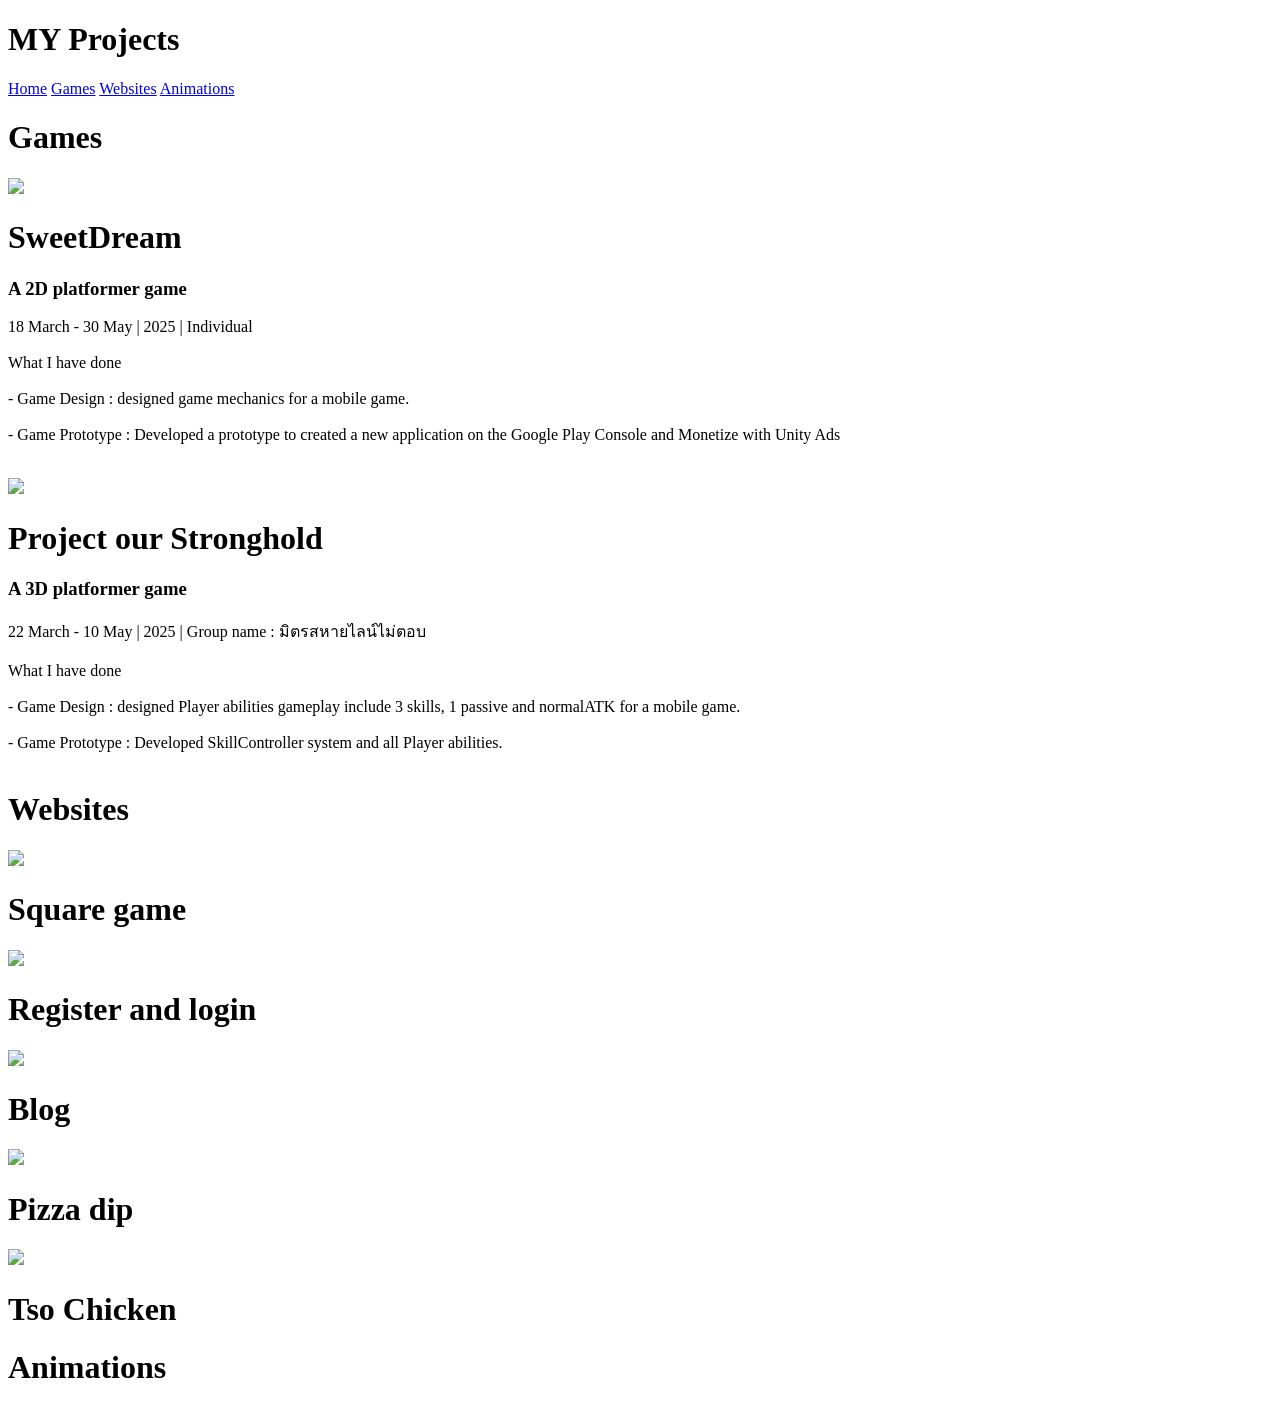
==== project.html @ 7ae58d37 "feat : upload html files" ====
<!DOCTYPE html>
<html lang="en">
<head>
    <meta charset="UTF-8">
    <meta name="viewport" content="width=device-width, initial-scale=1.0">
    <title>MY Projects</title>
    <link rel="stylesheet" href="CSS/project.css">
</head>
<body>
    <h1>MY Projects</h1>
    <div class="menu">
        <a href="index.html">Home</a>
        <a href="#games">Games</a>
        <a href="#websites">Websites</a>
        <a href="#animations">Animations</a>
    </div>

    <div id="games">
        <h1>Games</h1>
        <div id="game">
            <div id="left">
                <a href="https://youtu.be/TnqT8OMCmWI" target="_blank">
                    <img src="CSS/Picture/Project/SweetDream01.png">
                </a>
            </div>
            <div id="right">
                <h1 id="game1">SweetDream</h1>
                <h3>A 2D platformer game</h3>
                <p>
                    18 March - 30 May | 2025 | Individual <br><br>
                    What I have done<br><br>
                    - Game Design : designed game mechanics 
                    for a mobile game.<br><br>
                    - Game Prototype : Developed a prototype to
                    created a new application on the Google Play Console and Monetize with Unity Ads<br><br>
                </p>
            </div>
        </div>
        <div id="game">
            <div id="left">
                <a href="https://youtu.be/SMgjM12VaTE?si=pZQJ7mC2Y5BUNyD-" target="_blank">
                    <img src="CSS/Picture/Project/Subject.jpg">
                </a>
            </div>
            <div id="right">
                <h1 id="game2">Project our Stronghold</h1>
                <h3>A 3D platformer game</h3>
                <p>
                    22 March - 10 May | 2025 | Group name : มิตรสหายไลน์ไม่ตอบ<br><br>
                    What I have done<br><br>
                    - Game Design : designed Player abilities gameplay include 3 skills, 1 passive and normalATK
                    for a mobile game.<br><br>
                    - Game Prototype : Developed SkillController system and all Player abilities.<br><br>
                </p>
            </div>
        </div>
    </div>

    <div id="websites">
        <h1>Websites</h1>
        <div id="webcontainer">
            <div id="web">
                <div id="top">
                    <a href="Assignment/assignment7/index.html" target="_blank">
                        <img src="CSS/Picture/Project/As07.png">
                    </a>
                </div>
                <div id="bottom">
                    <h1>Square game</h1>
                </div>
            </div>
            <div id="web">
                <div id="top">
                    <a href="Assignment/assignment6/register.html" target="_blank">
                        <img src="CSS/Picture/Project/As06.png">
                    </a>
                </div>
                <div id="bottom">
                    <h1>Register and login</h1>
                </div>
            </div>
            <div id="web">
                <div id="top">
                    <a href="Assignment/assignment5/index.html" target="_blank">
                        <img src="CSS/Picture/Project/As05.png">
                    </a>
                </div>
                <div id="bottom">
                    <h1>Blog</h1>
                </div>
            </div>
            <div id="web">
                <div id="top">
                    <a href="Assignment/assignment4/recipe.html" target="_blank">
                        <img src="CSS/Picture/Project/As04.png">
                    </a>
                </div>
                <div id="bottom">
                    <h1>Pizza dip</h1>
                </div>
            </div>
            <div id="web">
                <div id="top">
                    <a href="Assignment/assignment3/assignment_3/recipe.html" target="_blank">
                        <img src="CSS/Picture/Project/As03.png">
                    </a>
                </div>
                <div id="bottom">
                    <h1>Tso Chicken</h1>
                </div>
            </div>
        </div>
    </div>
    <div id="animations">
        <h1>Animations</h1>
        <div>
            <div id="animation">
                <a href="https://youtu.be/L2AmoG9373E" target="_blank">
                </a>
            </div>
            <div id="animation">
                <a href="https://youtu.be/TQwOTHZWwQE" target="_blank">
                </a>
            </div>
        </div>
    </div>
</body>
</html>
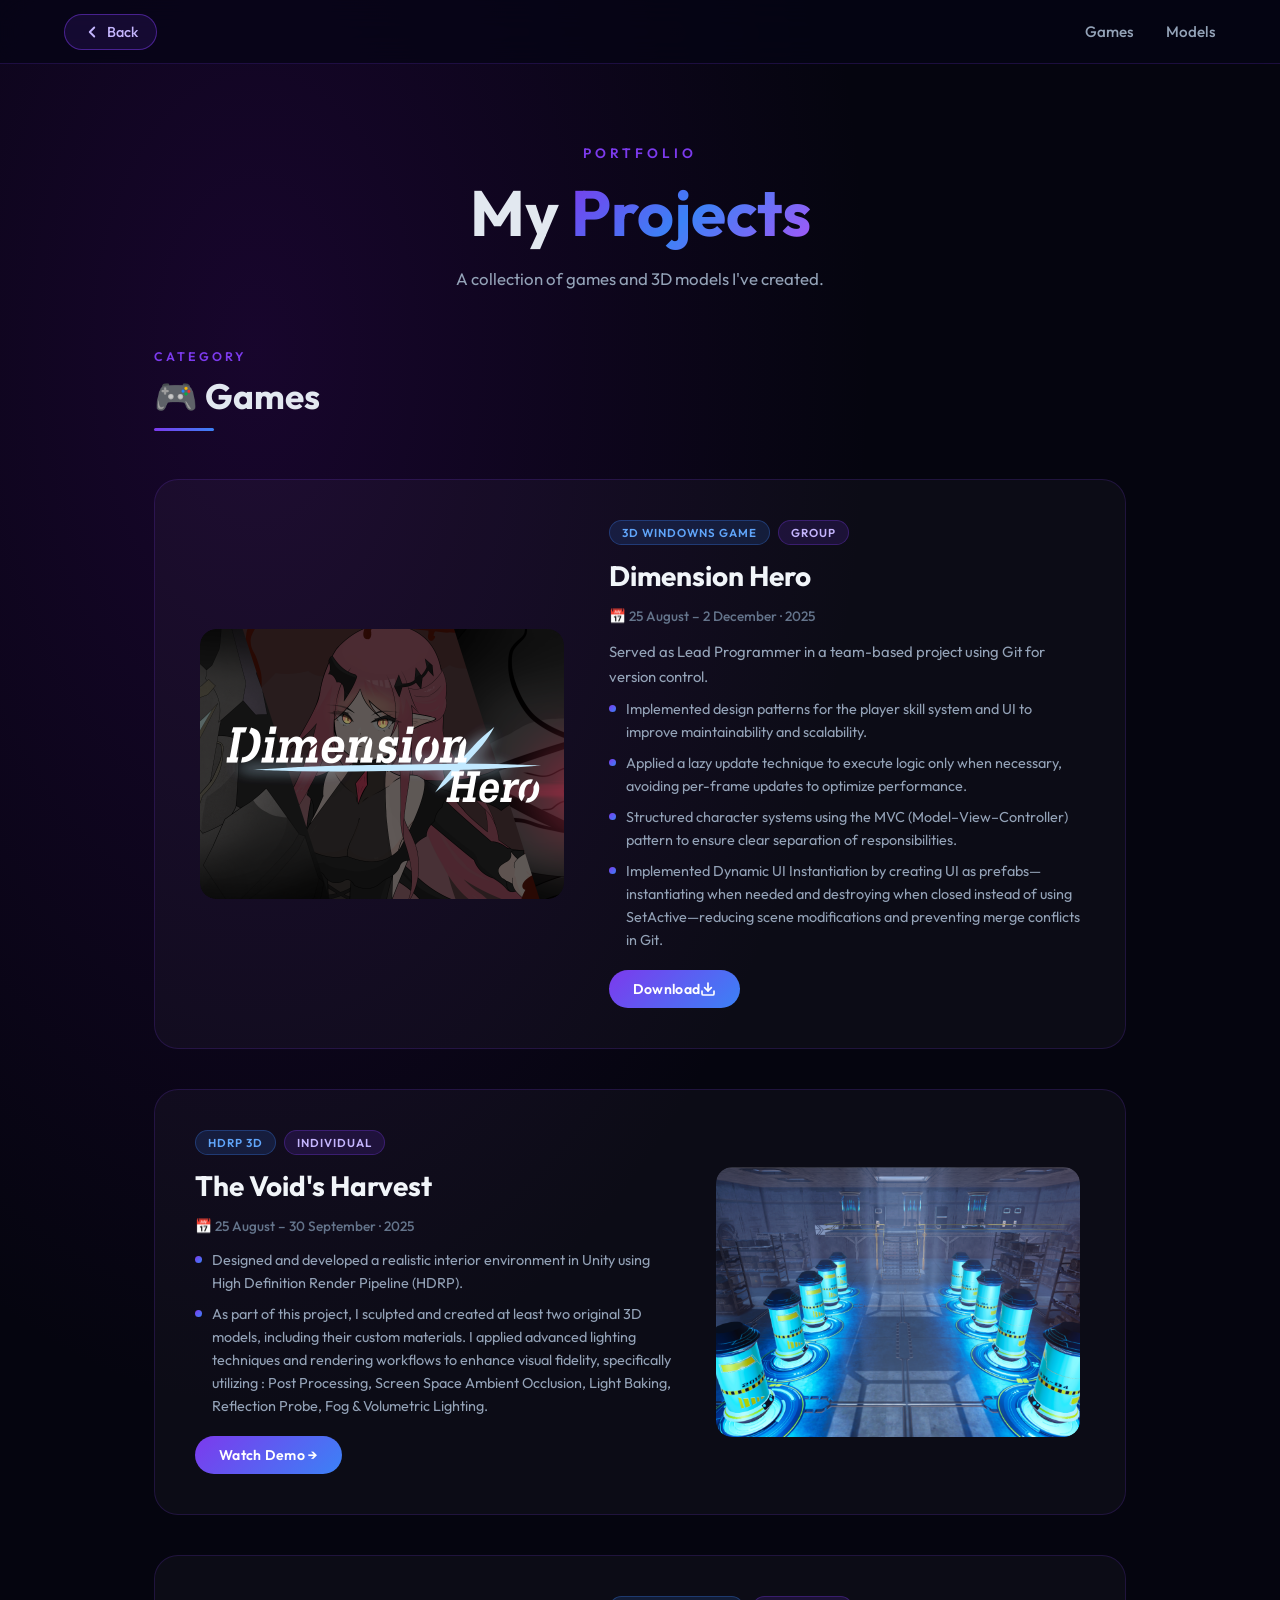
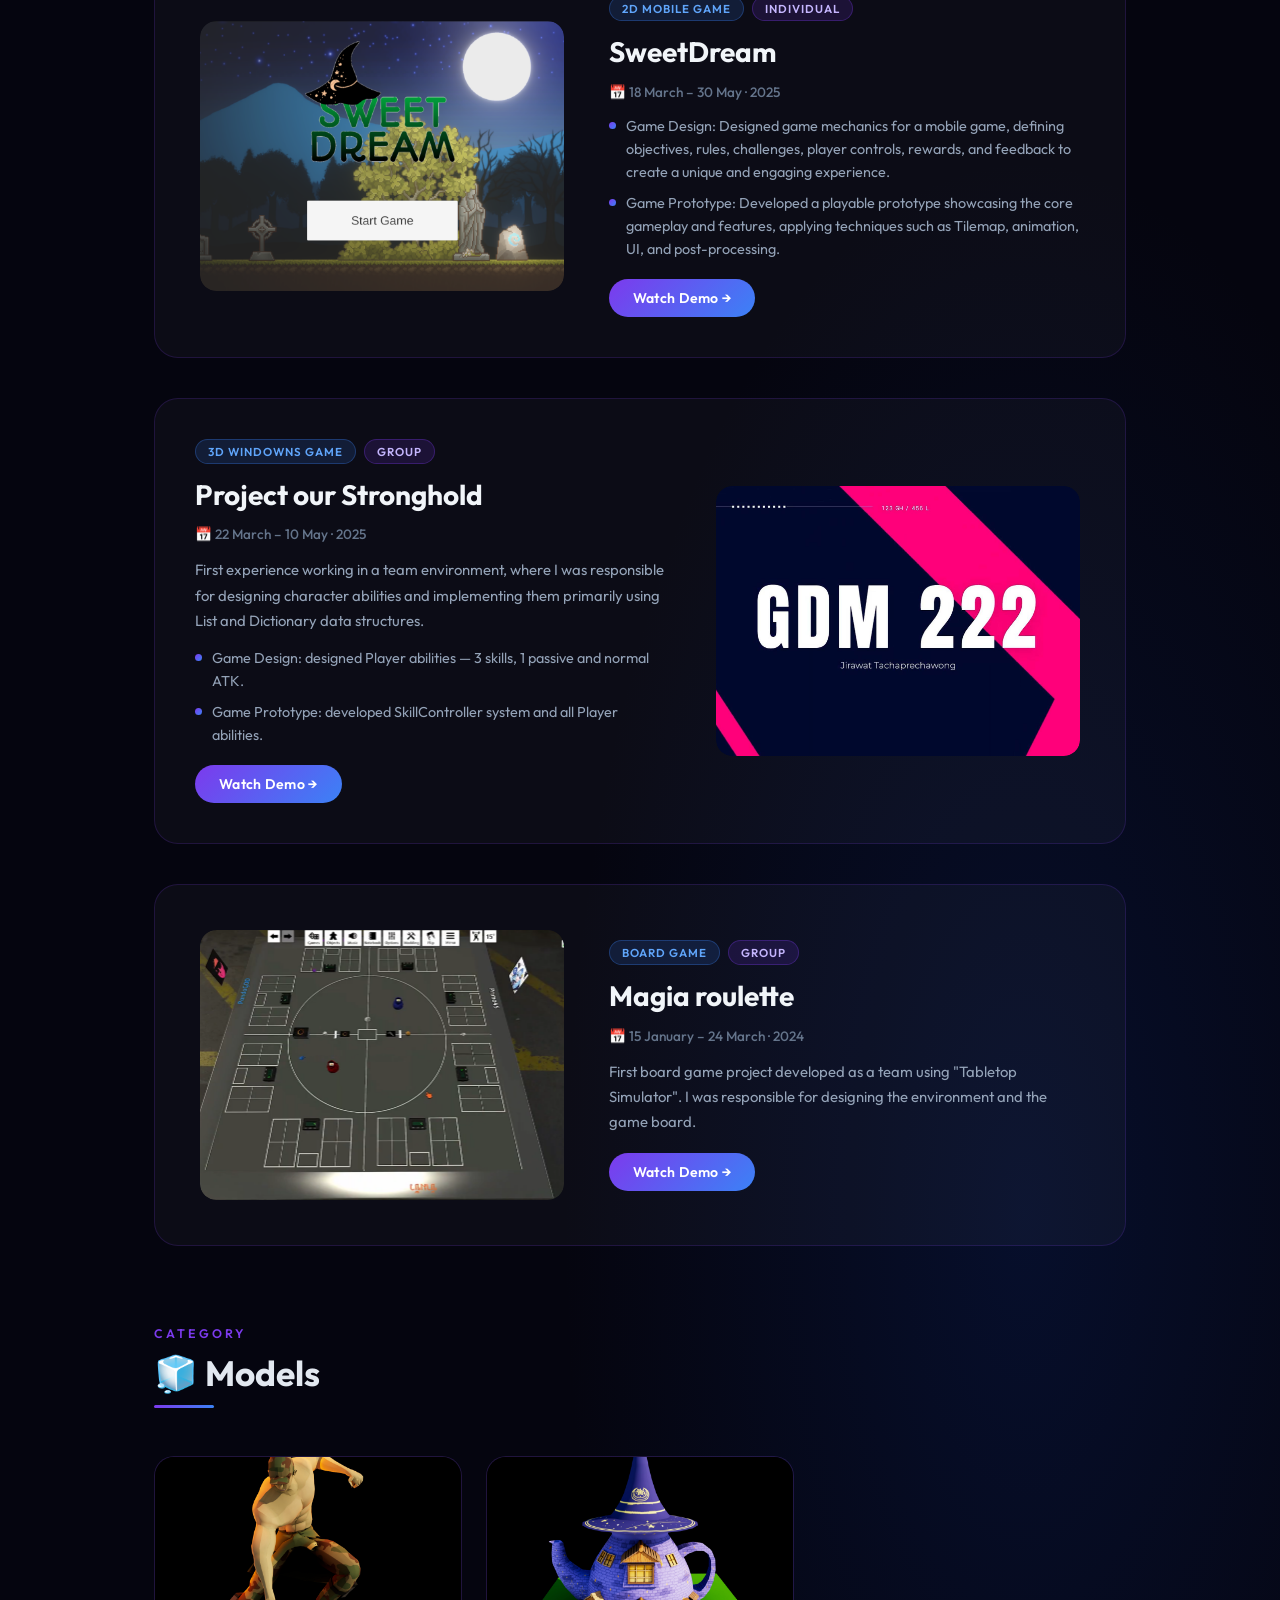
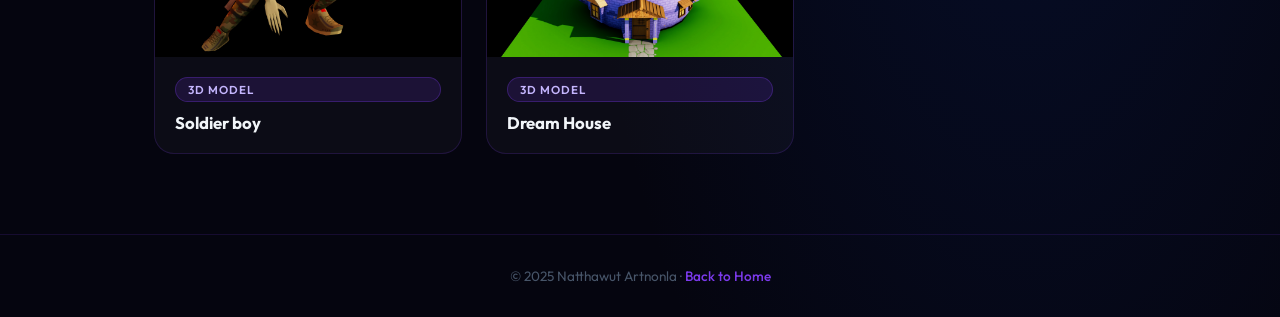
==== commit a3198423: "feat : redesign and add new feature by vibe coding" ====
--- a/project.html
+++ b/project.html
@@ -1,128 +1,372 @@
 <!DOCTYPE html>
 <html lang="en">
+
 <head>
     <meta charset="UTF-8">
     <meta name="viewport" content="width=device-width, initial-scale=1.0">
     <title>MY Projects</title>
+    <link rel="preconnect" href="https://fonts.googleapis.com">
+    <link rel="preconnect" href="https://fonts.gstatic.com" crossorigin>
+    <link href="https://fonts.googleapis.com/css2?family=Outfit:wght@300;400;500;600;700&display=swap" rel="stylesheet">
     <link rel="stylesheet" href="CSS/project.css">
+    <script src="JS/project.js"></script>
 </head>
+
 <body>
-    <h1>MY Projects</h1>
-    <div class="menu">
-        <a href="index.html">Home</a>
-        <a href="#games">Games</a>
-        <a href="#websites">Websites</a>
-        <a href="#animations">Animations</a>
+
+    <!-- Animated background particles -->
+    <div class="bg-particles">
+        <span></span><span></span><span></span><span></span><span></span>
+        <span></span><span></span><span></span><span></span><span></span>
     </div>
 
-    <div id="games">
-        <h1>Games</h1>
-        <div id="game">
-            <div id="left">
+    <!-- Navbar -->
+    <nav class="navbar">
+        <a href="index.html" class="back-btn">
+            <svg xmlns="http://www.w3.org/2000/svg" width="18" height="18" viewBox="0 0 24 24" fill="none"
+                stroke="currentColor" stroke-width="2.5" stroke-linecap="round" stroke-linejoin="round">
+                <polyline points="15 18 9 12 15 6"></polyline>
+            </svg>
+            Back
+        </a>
+        <div class="nav-links">
+            <a href="#games" class="nav-link">Games</a>
+            <a href="#models" class="nav-link">Models</a>
+        </div>
+    </nav>
+
+    <!-- Hero -->
+    <header class="hero">
+        <p class="hero-subtitle">Portfolio</p>
+        <h1 class="hero-title">My <span class="gradient-text">Projects</span></h1>
+        <p class="hero-desc">A collection of games and 3D models I've created.</p>
+    </header>
+
+    <!-- ===== GAMES SECTION ===== -->
+    <section id="games" class="section">
+        <div class="section-header">
+            <div class="section-tag">Category</div>
+            <h2 class="section-title">🎮 Games</h2>
+        </div>
+
+        <!-- Game Card 1 -->
+        <article class="project-card">
+            <div class="card-image">
+                <!-- <a href="https://drive.google.com/file/d/1V4D4Pu9bpTp0AyydatPi5W1kQPouvfk6/view?usp=drive_link"
+                    target="_blank">
+                    <div class="img-container">
+                        <img src="CSS/Picture/Project/HDRP/Screenshot 2025-09-28 013206.png"
+                            alt="Dimention Hero game screenshot">
+                        <div class="image-overlay">
+                            <span class="play-icon">▶ Watch Demo</span>
+                        </div>
+                    </div>
+                </a> -->
+                <a href="https://youtu.be/eJXAXuPKf5o" target="_blank">
+                    <div class="img-container">
+                        <img src="CSS/Picture/Project/Dimension Hero.png" alt="Dimention Hero game screenshot">
+                        <div class="image-overlay">
+                            <span class="play-icon">▶ Watch Demo</span>
+                        </div>
+                    </div>
+                </a>
+            </div>
+            <div class="card-info">
+                <div class="card-meta">
+                    <span class="badge badge-blue">3D Windowns Game</span>
+                    <span class="badge badge-purple">Group</span>
+                </div>
+                <h3 class="card-title">Dimension Hero</h3>
+                <p class="card-date">📅 25 August – 2 December · 2025</p>
+                <ul class="card-list">
+                    <p class="card-desc">
+                        Served as Lead Programmer in a team-based project using Git for version control.
+                    </p>
+                    <li><span class="list-dot"></span>Implemented design patterns for the player skill system and UI to
+                        improve maintainability and scalability.</li>
+                    <li><span class="list-dot"></span>Applied a lazy update technique to execute logic only when
+                        necessary, avoiding per-frame updates to optimize performance.</li>
+                    <li><span class="list-dot"></span>Structured character systems using the MVC (Model–View–Controller)
+                        pattern to ensure clear separation of responsibilities.</li>
+                    <li><span class="list-dot"></span>Implemented Dynamic UI Instantiation by creating UI as
+                        prefabs—instantiating when needed and destroying when closed instead of using SetActive—reducing
+                        scene modifications and preventing merge conflicts in Git.</li>
+
+                </ul>
+                <a href="https://frame5482.itch.io/dimensionhero" target="_blank" class="card-btn">Download
+                    <svg xmlns="http://www.w3.org/2000/svg" width="16" height="16" viewBox="0 0 24 24" fill="none"
+                        stroke="currentColor" stroke-width="2.5" stroke-linecap="round" stroke-linejoin="round">
+                        <path d="M21 15v4a2 2 0 0 1-2 2H5a2 2 0 0 1-2-2v-4" />
+                        <polyline points="7 10 12 15 17 10" />
+                        <line x1="12" y1="15" x2="12" y2="3" />
+                    </svg>
+                </a>
+            </div>
+        </article>
+
+        <!-- Game Card 2 -->
+        <article class="project-card reverse">
+            <div class="card-image">
+                <a href="https://drive.google.com/file/d/1V4D4Pu9bpTp0AyydatPi5W1kQPouvfk6/view?usp=drive_link"
+                    target="_blank">
+                    <div class="img-container">
+                        <img src="CSS/Picture/Project/HDRP/Screenshot 2025-09-28 013206.png"
+                            alt="The Void's Harvest game screenshot">
+                        <div class="image-overlay">
+                            <span class="play-icon">▶ Watch Demo</span>
+                        </div>
+                    </div>
+                </a>
+            </div>
+            <div class="card-info">
+                <div class="card-meta">
+                    <span class="badge badge-blue">HDRP 3D</span>
+                    <span class="badge badge-purple">Individual</span>
+                </div>
+                <h3 class="card-title">The Void's Harvest</h3>
+                <p class="card-date">📅 25 August – 30 September · 2025</p>
+                <ul class="card-list">
+                    <li><span class="list-dot"></span>Designed and developed a realistic interior environment in Unity
+                        using High Definition Render Pipeline (HDRP).
+                    </li>
+                    <li><span class="list-dot"></span>As part of this project, I sculpted and created at least two
+                        original 3D models, including their custom materials.
+                        I applied advanced lighting techniques and rendering workflows to enhance visual fidelity,
+                        specifically utilizing : Post Processing, Screen Space Ambient Occlusion, Light Baking,
+                        Reflection Probe, Fog & Volumetric Lighting.
+                    </li>
+                </ul>
+                <a href="https://drive.google.com/file/d/1V4D4Pu9bpTp0AyydatPi5W1kQPouvfk6/view?usp=drive_link"
+                    target="_blank" class="card-btn">Watch Demo →</a>
+            </div>
+        </article>
+
+        <!-- Game Card 3 -->
+        <article class="project-card">
+            <div class="card-image">
                 <a href="https://youtu.be/TnqT8OMCmWI" target="_blank">
-                    <img src="CSS/Picture/Project/SweetDream01.png">
-                </a>
-            </div>
-            <div id="right">
-                <h1 id="game1">SweetDream</h1>
-                <h3>A 2D platformer game</h3>
-                <p>
-                    18 March - 30 May | 2025 | Individual <br><br>
-                    What I have done<br><br>
-                    - Game Design : designed game mechanics 
-                    for a mobile game.<br><br>
-                    - Game Prototype : Developed a prototype to
-                    created a new application on the Google Play Console and Monetize with Unity Ads<br><br>
+                    <div class="img-container">
+                        <img src="CSS/Picture/Project/SweetDream01.png" alt="SweetDream game screenshot">
+                        <div class="image-overlay">
+                            <span class="play-icon">▶ Watch Demo</span>
+                        </div>
+                    </div>
+                </a>
+            </div>
+            <div class="card-info">
+                <div class="card-meta">
+                    <span class="badge badge-blue">2D Mobile Game</span>
+                    <span class="badge badge-purple">Individual</span>
+                </div>
+                <h3 class="card-title">SweetDream</h3>
+                <p class="card-date">📅 18 March – 30 May · 2025</p>
+                <ul class="card-list">
+                    <li><span class="list-dot"></span>Game Design: Designed game mechanics for a mobile game, defining
+                        objectives, rules, challenges, player controls,
+                        rewards, and feedback to create a unique and engaging experience.</li>
+                    <li><span class="list-dot"></span>Game Prototype: Developed a playable prototype showcasing the core
+                        gameplay and features, applying techniques such
+                        as Tilemap, animation, UI, and post-processing.</li>
+                </ul>
+                <a href="https://youtu.be/TnqT8OMCmWI" target="_blank" class="card-btn">Watch Demo →</a>
+            </div>
+        </article>
+
+        <!-- Game Card 4 -->
+        <article class="project-card reverse">
+            <div class="card-image">
+                <a href="https://youtu.be/SMgjM12VaTE?si=pZQJ7mC2Y5BUNyD-" target="_blank">
+                    <div class="img-container">
+                        <img src="CSS/Picture/Project/Subject.jpg" alt="Project our Stronghold screenshot">
+                        <div class="image-overlay">
+                            <span class="play-icon">▶ Watch Demo</span>
+                        </div>
+                    </div>
+                </a>
+            </div>
+            <div class="card-info">
+                <div class="card-meta">
+                    <span class="badge badge-blue">3D Windowns Game</span>
+                    <span class="badge badge-purple">Group</span>
+                </div>
+                <h3 class="card-title">Project our Stronghold</h3>
+                <p class="card-date">📅 22 March – 10 May · 2025</p>
+                <p class="card-desc">
+                    First experience working in a team environment, where I was responsible for designing character
+                    abilities and implementing them primarily using List and Dictionary data structures.
                 </p>
-            </div>
-        </div>
-        <div id="game">
-            <div id="left">
-                <a href="https://youtu.be/SMgjM12VaTE?si=pZQJ7mC2Y5BUNyD-" target="_blank">
-                    <img src="CSS/Picture/Project/Subject.jpg">
-                </a>
-            </div>
-            <div id="right">
-                <h1 id="game2">Project our Stronghold</h1>
-                <h3>A 3D platformer game</h3>
-                <p>
-                    22 March - 10 May | 2025 | Group name : มิตรสหายไลน์ไม่ตอบ<br><br>
-                    What I have done<br><br>
-                    - Game Design : designed Player abilities gameplay include 3 skills, 1 passive and normalATK
-                    for a mobile game.<br><br>
-                    - Game Prototype : Developed SkillController system and all Player abilities.<br><br>
+                <ul class="card-list">
+                    <li><span class="list-dot"></span>Game Design: designed Player abilities — 3 skills, 1 passive and
+                        normal ATK.</li>
+                    <li><span class="list-dot"></span>Game Prototype: developed SkillController system and all Player
+                        abilities.</li>
+                </ul>
+                <a href="https://youtu.be/SMgjM12VaTE?si=pZQJ7mC2Y5BUNyD-" target="_blank" class="card-btn">Watch Demo
+                    →</a>
+            </div>
+        </article>
+
+        <!-- Game Card 5 -->
+        <article class="project-card">
+            <div class="card-image">
+                <a href="https://youtu.be/2i_4KTPqQ7w?si=im1fEBVbJIatMyiv" target="_blank">
+                    <div class="img-container">
+                        <img src="CSS/Picture/Project/Magia roulette.png" alt="Magia roulettet">
+                        <div class="image-overlay">
+                            <span class="play-icon">▶ Watch Demo</span>
+                        </div>
+                    </div>
+                </a>
+            </div>
+            <div class="card-info">
+                <div class="card-meta">
+                    <span class="badge badge-blue">Board Game</span>
+                    <span class="badge badge-purple">Group</span>
+                </div>
+                <h3 class="card-title">Magia roulette</h3>
+                <p class="card-date">📅 15 January – 24 March · 2024</p>
+                <p class="card-desc">
+                    First board game project developed as a team using "Tabletop Simulator". I was responsible for
+                    designing the environment and the game board.
                 </p>
-            </div>
-        </div>
-    </div>
-
-    <div id="websites">
-        <h1>Websites</h1>
-        <div id="webcontainer">
-            <div id="web">
-                <div id="top">
-                    <a href="Assignment/assignment7/index.html" target="_blank">
-                        <img src="CSS/Picture/Project/As07.png">
-                    </a>
-                </div>
-                <div id="bottom">
-                    <h1>Square game</h1>
-                </div>
-            </div>
-            <div id="web">
-                <div id="top">
-                    <a href="Assignment/assignment6/register.html" target="_blank">
-                        <img src="CSS/Picture/Project/As06.png">
-                    </a>
-                </div>
-                <div id="bottom">
-                    <h1>Register and login</h1>
-                </div>
-            </div>
-            <div id="web">
-                <div id="top">
-                    <a href="Assignment/assignment5/index.html" target="_blank">
-                        <img src="CSS/Picture/Project/As05.png">
-                    </a>
-                </div>
-                <div id="bottom">
-                    <h1>Blog</h1>
-                </div>
-            </div>
-            <div id="web">
-                <div id="top">
-                    <a href="Assignment/assignment4/recipe.html" target="_blank">
-                        <img src="CSS/Picture/Project/As04.png">
-                    </a>
-                </div>
-                <div id="bottom">
-                    <h1>Pizza dip</h1>
-                </div>
-            </div>
-            <div id="web">
-                <div id="top">
-                    <a href="Assignment/assignment3/assignment_3/recipe.html" target="_blank">
-                        <img src="CSS/Picture/Project/As03.png">
-                    </a>
-                </div>
-                <div id="bottom">
-                    <h1>Tso Chicken</h1>
-                </div>
-            </div>
-        </div>
-    </div>
-    <div id="animations">
-        <h1>Animations</h1>
-        <div>
-            <div id="animation">
-                <a href="https://youtu.be/L2AmoG9373E" target="_blank">
-                </a>
-            </div>
-            <div id="animation">
-                <a href="https://youtu.be/TQwOTHZWwQE" target="_blank">
-                </a>
+                <a href="https://youtu.be/2i_4KTPqQ7w?si=im1fEBVbJIatMyiv" target="_blank" class="card-btn">Watch Demo
+                    →</a>
+            </div>
+        </article>
+    </section>
+
+    <!-- ===== MODELS SECTION ===== -->
+    <section id="models" class="section">
+        <div class="section-header">
+            <div class="section-tag">Category</div>
+            <h2 class="section-title">🧊 Models</h2>
+        </div>
+
+        <div class="models-grid">
+
+            <!-- Model Card 1 -->
+            <article class="model-card" data-title="Soldier boy" data-software="Autodesk Maya" data-polygons="~8200"
+                data-year="2025" data-desc="" data-images='["CSS/Picture/Project/Model/Pose1.jpg"]'>
+                <div class="model-image">
+                    <button class="model-view-btn" aria-label="View model details">
+                        <img src="CSS/Picture/Project/Model/Pose.png" alt="3D Model 1">
+                        <div class="image-overlay">
+                            <span class="play-icon">🔍 View</span>
+                        </div>
+                    </button>
+                </div>
+                <div class="model-info">
+                    <span class="badge badge-purple">3D Model</span>
+                    <h3 class="model-title">Soldier boy</h3>
+                    <!-- <p class="model-desc">Lorem ipsum dolor sit amet, consectetur adipiscing elit. Sed do eiusmod tempor
+                        incididunt ut labore.</p> -->
+                </div>
+            </article>
+
+            <!-- Model Card 2 -->
+            <article class="model-card" data-title="Dream House" data-software="Autodesk Maya" data-polygons="~4000"
+                data-year="2024" data-desc=""
+                data-images='["CSS/Picture/Project/Model/house.jpg","CSS/Picture/Project/Model/house1.jpg","CSS/Picture/Project/Model/house2.jpg"]'>
+                <div class="model-image">
+                    <button class="model-view-btn" aria-label="View model details">
+                        <img src="CSS/Picture/Project/Model/house3.jpg" alt="3D Model 2">
+                        <div class="image-overlay">
+                            <span class="play-icon">🔍 View</span>
+                        </div>
+                    </button>
+                </div>
+                <div class="model-info">
+                    <span class="badge badge-purple">3D Model</span>
+                    <h3 class="model-title">Dream House</h3>
+                    <!-- <p class="model-desc">Lorem ipsum dolor sit amet, consectetur adipiscing elit. Sed do eiusmod tempor
+                        incididunt ut labore.</p> -->
+                </div>
+            </article>
+
+            <!-- Model Card 3 -->
+            <!-- <article class="model-card" data-title="Model Title 3" data-software="Autodesk Maya" data-polygons="~20,000"
+                data-year="2025"
+                data-desc="Short description of this 3D model. Explain the concept, techniques used, and what makes it interesting."
+                data-images='["#","#","#"]'>
+                <div class="model-image">
+                    <button class="model-view-btn" aria-label="View model details">
+                        <img src="#" alt="3D Model 3">
+                        <div class="image-overlay">
+                            <span class="play-icon">🔍 View</span>
+                        </div>
+                    </button>
+                </div>
+                <div class="model-info">
+                    <span class="badge badge-purple">3D Model</span>
+                    <h3 class="model-title">Model Title 3</h3>
+                    <p class="model-desc">Lorem ipsum dolor sit amet, consectetur adipiscing elit. Sed do eiusmod tempor
+                        incididunt ut labore.</p>
+                </div>
+            </article> -->
+
+            <!-- Model Card 4 -->
+            <!-- <article class="model-card" data-title="Model Title 4" data-software="Autodesk Maya" data-polygons="~5,200"
+                data-year="2025"
+                data-desc="Short description of this 3D model. Explain the concept, techniques used, and what makes it interesting."
+                data-images='["#","#","#"]'>
+                <div class="model-image">
+                    <button class="model-view-btn" aria-label="View model details">
+                        <img src="#" alt="3D Model 4">
+                        <div class="image-overlay">
+                            <span class="play-icon">🔍 View</span>
+                        </div>
+                    </button>
+                </div>
+                <div class="model-info">
+                    <span class="badge badge-purple">3D Model</span>
+                    <h3 class="model-title">Model Title 4</h3>
+                    <p class="model-desc">Lorem ipsum dolor sit amet, consectetur adipiscing elit. Sed do eiusmod tempor
+                        incididunt ut labore.</p>
+                </div>
+            </article> -->
+
+        </div>
+    </section>
+
+    <footer class="page-footer">
+        <p>© 2025 Natthawut Artnonla · <a href="index.html">Back to Home</a></p>
+    </footer>
+
+    <!-- ===== MODEL MODAL ===== -->
+    <div id="model-modal" class="modal-overlay" role="dialog" aria-modal="true" aria-hidden="true">
+        <div class="modal-box">
+            <!-- Close -->
+            <button class="modal-close" id="modal-close-btn" aria-label="Close modal">✕</button>
+
+            <!-- Gallery -->
+            <div class="modal-gallery">
+                <div class="gallery-track" id="gallery-track"></div>
+                <button class="gallery-btn gallery-prev" id="gallery-prev" aria-label="Previous image">&#8249;</button>
+                <button class="gallery-btn gallery-next" id="gallery-next" aria-label="Next image">&#8250;</button>
+                <div class="gallery-dots" id="gallery-dots"></div>
+            </div>
+
+            <!-- Info -->
+            <div class="modal-info">
+                <h2 class="modal-title" id="modal-title"></h2>
+                <div class="modal-meta-grid">
+                    <div class="meta-item">
+                        <span class="meta-label">Software</span>
+                        <span class="meta-value" id="modal-software"></span>
+                    </div>
+                    <div class="meta-item">
+                        <span class="meta-label">Polygons</span>
+                        <span class="meta-value" id="modal-polygons"></span>
+                    </div>
+                    <div class="meta-item">
+                        <span class="meta-label">Year</span>
+                        <span class="meta-value" id="modal-year"></span>
+                    </div>
+                </div>
+                <p class="modal-desc" id="modal-desc"></p>
             </div>
         </div>
     </div>
 </body>
+
 </html>
--- a/CSS/project.css
+++ b/CSS/project.css
@@ -0,0 +1,1059 @@
+/* =============================================
+   RESET & BASE
+   ============================================= */
+*,
+*::before,
+*::after {
+    margin: 0;
+    padding: 0;
+    box-sizing: border-box;
+}
+
+html {
+    font-family: 'Outfit', Arial, sans-serif;
+    scroll-behavior: smooth;
+    font-size: 16px;
+}
+
+body {
+    background-color: #05050f;
+    background-image:
+        radial-gradient(ellipse 80% 50% at 20% 10%, rgba(59, 7, 100, 0.35) 0%, transparent 60%),
+        radial-gradient(ellipse 60% 50% at 80% 80%, rgba(10, 37, 110, 0.3) 0%, transparent 60%);
+    color: #e2e8f0;
+    min-height: 100vh;
+    overflow-x: hidden;
+    position: relative;
+}
+
+a {
+    text-decoration: none;
+    color: inherit;
+}
+
+/* =============================================
+   BACKGROUND PARTICLES
+   ============================================= */
+.bg-particles {
+    position: fixed;
+    inset: 0;
+    pointer-events: none;
+    z-index: 0;
+    overflow: hidden;
+}
+
+.bg-particles span {
+    position: absolute;
+    display: block;
+    border-radius: 50%;
+    animation: float-up linear infinite;
+    opacity: 0;
+}
+
+.bg-particles span:nth-child(1) {
+    width: 3px;
+    height: 3px;
+    left: 10%;
+    background: #7c3aed;
+    animation-duration: 18s;
+    animation-delay: 0s;
+}
+
+.bg-particles span:nth-child(2) {
+    width: 2px;
+    height: 2px;
+    left: 25%;
+    background: #3b82f6;
+    animation-duration: 22s;
+    animation-delay: 3s;
+}
+
+.bg-particles span:nth-child(3) {
+    width: 4px;
+    height: 4px;
+    left: 40%;
+    background: #a855f7;
+    animation-duration: 16s;
+    animation-delay: 1s;
+}
+
+.bg-particles span:nth-child(4) {
+    width: 2px;
+    height: 2px;
+    left: 55%;
+    background: #60a5fa;
+    animation-duration: 24s;
+    animation-delay: 5s;
+}
+
+.bg-particles span:nth-child(5) {
+    width: 3px;
+    height: 3px;
+    left: 70%;
+    background: #7c3aed;
+    animation-duration: 20s;
+    animation-delay: 2s;
+}
+
+.bg-particles span:nth-child(6) {
+    width: 2px;
+    height: 2px;
+    left: 85%;
+    background: #3b82f6;
+    animation-duration: 26s;
+    animation-delay: 7s;
+}
+
+.bg-particles span:nth-child(7) {
+    width: 5px;
+    height: 5px;
+    left: 15%;
+    background: rgba(168, 85, 247, 0.4);
+    animation-duration: 30s;
+    animation-delay: 4s;
+}
+
+.bg-particles span:nth-child(8) {
+    width: 2px;
+    height: 2px;
+    left: 60%;
+    background: #a78bfa;
+    animation-duration: 19s;
+    animation-delay: 9s;
+}
+
+.bg-particles span:nth-child(9) {
+    width: 3px;
+    height: 3px;
+    left: 78%;
+    background: #818cf8;
+    animation-duration: 23s;
+    animation-delay: 6s;
+}
+
+.bg-particles span:nth-child(10) {
+    width: 2px;
+    height: 2px;
+    left: 92%;
+    background: #6366f1;
+    animation-duration: 17s;
+    animation-delay: 11s;
+}
+
+@keyframes float-up {
+    0% {
+        bottom: -10px;
+        opacity: 0;
+        transform: translateX(0) scale(1);
+    }
+
+    10% {
+        opacity: 0.8;
+    }
+
+    90% {
+        opacity: 0.6;
+    }
+
+    100% {
+        bottom: 110vh;
+        opacity: 0;
+        transform: translateX(30px) scale(0.8);
+    }
+}
+
+/* =============================================
+   NAVBAR
+   ============================================= */
+.navbar {
+    position: sticky;
+    top: 0;
+    z-index: 100;
+    display: flex;
+    align-items: center;
+    justify-content: space-between;
+    padding: 0 5%;
+    height: 64px;
+    background: rgba(5, 5, 20, 0.7);
+    backdrop-filter: blur(20px);
+    -webkit-backdrop-filter: blur(20px);
+    border-bottom: 1px solid rgba(124, 58, 237, 0.2);
+}
+
+/* Back button */
+.back-btn {
+    display: inline-flex;
+    align-items: center;
+    gap: 6px;
+    padding: 8px 18px;
+    border-radius: 50px;
+    border: 1px solid rgba(124, 58, 237, 0.5);
+    background: rgba(124, 58, 237, 0.12);
+    color: #c4b5fd;
+    font-size: 0.9rem;
+    font-weight: 500;
+    cursor: pointer;
+    transition: all 0.3s ease;
+}
+
+.back-btn:hover {
+    background: linear-gradient(135deg, #7c3aed, #3b82f6);
+    border-color: #7c3aed;
+    color: #fff;
+    box-shadow: 0 0 16px rgba(124, 58, 237, 0.4);
+    transform: translateX(-5px);
+}
+
+/* Nav links */
+.nav-links {
+    display: flex;
+    gap: 32px;
+}
+
+.nav-link {
+    font-size: 0.95rem;
+    font-weight: 500;
+    color: #94a3b8;
+    position: relative;
+    transition: color 0.25s;
+}
+
+.nav-link::after {
+    content: '';
+    position: absolute;
+    bottom: -4px;
+    left: 0;
+    width: 0;
+    height: 2px;
+    border-radius: 2px;
+    background: linear-gradient(90deg, #7c3aed, #3b82f6);
+    transition: width 0.3s ease;
+}
+
+.nav-link:hover {
+    color: #e2e8f0;
+}
+
+.nav-link:hover::after {
+    width: 100%;
+}
+
+/* =============================================
+   HERO
+   ============================================= */
+.hero {
+    position: relative;
+    z-index: 1;
+    text-align: center;
+    padding: 80px 5% 60px;
+    animation: fade-down 0.8s ease both;
+}
+
+.hero-subtitle {
+    font-size: 0.85rem;
+    font-weight: 600;
+    letter-spacing: 4px;
+    text-transform: uppercase;
+    color: #7c3aed;
+    margin-bottom: 16px;
+}
+
+.hero-title {
+    font-size: clamp(2.4rem, 6vw, 4rem);
+    font-weight: 700;
+    line-height: 1.1;
+    margin-bottom: 20px;
+}
+
+.gradient-text {
+    background: linear-gradient(135deg, #7c3aed 0%, #3b82f6 50%, #a855f7 100%);
+    -webkit-background-clip: text;
+    -webkit-text-fill-color: transparent;
+    background-clip: text;
+}
+
+.hero-desc {
+    font-size: 1.05rem;
+    color: #94a3b8;
+    max-width: 480px;
+    margin: 0 auto;
+}
+
+@keyframes fade-down {
+    from {
+        opacity: 0;
+        transform: translateY(-24px);
+    }
+
+    to {
+        opacity: 1;
+        transform: translateY(0);
+    }
+}
+
+/* =============================================
+   SECTION COMMON
+   ============================================= */
+.section {
+    position: relative;
+    z-index: 1;
+    max-width: 1100px;
+    margin: 0 auto 80px;
+    padding: 0 5%;
+    animation: fade-up 0.7s ease both;
+}
+
+@keyframes fade-up {
+    from {
+        opacity: 0;
+        transform: translateY(32px);
+    }
+
+    to {
+        opacity: 1;
+        transform: translateY(0);
+    }
+}
+
+.section-header {
+    margin-bottom: 48px;
+}
+
+.section-tag {
+    font-size: 0.78rem;
+    font-weight: 600;
+    letter-spacing: 3px;
+    text-transform: uppercase;
+    color: #7c3aed;
+    margin-bottom: 10px;
+}
+
+.section-title {
+    font-size: clamp(1.6rem, 4vw, 2.2rem);
+    font-weight: 700;
+    color: #e2e8f0;
+    position: relative;
+    display: inline-block;
+}
+
+.section-title::after {
+    content: '';
+    display: block;
+    margin-top: 10px;
+    width: 60px;
+    height: 3px;
+    border-radius: 3px;
+    background: linear-gradient(90deg, #7c3aed, #3b82f6);
+}
+
+/* =============================================
+   BADGES
+   ============================================= */
+.badge {
+    display: inline-block;
+    font-size: 0.72rem;
+    font-weight: 600;
+    letter-spacing: 1px;
+    text-transform: uppercase;
+    padding: 4px 12px;
+    border-radius: 50px;
+}
+
+.badge-blue {
+    background: rgba(59, 130, 246, 0.15);
+    color: #60a5fa;
+    border: 1px solid rgba(59, 130, 246, 0.3);
+}
+
+.badge-purple {
+    background: rgba(124, 58, 237, 0.15);
+    color: #c4b5fd;
+    border: 1px solid rgba(124, 58, 237, 0.3);
+}
+
+/* =============================================
+   PROJECT CARDS (Games)
+   ============================================= */
+.project-card {
+    display: flex;
+    flex-direction: row;
+    gap: 40px;
+    align-items: center;
+    background: rgba(255, 255, 255, 0.03);
+    border: 1px solid rgba(124, 58, 237, 0.18);
+    border-radius: 24px;
+    padding: 40px;
+    margin-bottom: 40px;
+    backdrop-filter: blur(10px);
+    -webkit-backdrop-filter: blur(10px);
+    transition: transform 0.35s ease, border-color 0.35s ease, box-shadow 0.35s ease;
+    position: relative;
+    overflow: hidden;
+}
+
+.project-card::before {
+    content: '';
+    position: absolute;
+    inset: 0;
+    border-radius: 24px;
+    background: linear-gradient(135deg, rgba(124, 58, 237, 0.06) 0%, rgba(59, 130, 246, 0.04) 100%);
+    opacity: 0;
+    transition: opacity 0.35s ease;
+    pointer-events: none;
+}
+
+.project-card:hover {
+    transform: translateY(-6px);
+    border-color: rgba(124, 58, 237);
+    box-shadow: 0 12px 40px rgba(124, 58, 237, 0.5);
+}
+
+.project-card:hover::before {
+    opacity: 1;
+}
+
+.project-card.reverse {
+    flex-direction: row-reverse;
+}
+
+/* Card image */
+.card-image {
+    flex: 0 0 42%;
+    position: relative;
+    border-radius: 16px;
+    overflow: hidden;
+}
+
+.card-image a {
+    display: block;
+    position: relative;
+}
+
+.card-image a {
+    margin: 5px;
+}
+
+.img-container img {
+    width: 100%;
+    height: 270px;
+    object-fit: cover;
+    border-radius: 16px;
+    display: block;
+    transition: transform 0.4s ease;
+}
+
+.image-overlay {
+    position: absolute;
+    inset: 0;
+    background: rgba(7, 4, 22, 0.65);
+    border-radius: 16px;
+    display: flex;
+    align-items: center;
+    justify-content: center;
+    opacity: 0;
+    transition: opacity 0.3s ease;
+}
+
+.card-image a:hover {
+    transition: margin 0s ease;
+}
+
+.img-container {
+    overflow: hidden;
+    border-radius: 16px;
+    transition: transform 0.4s ease;
+}
+
+.card-image a:hover .img-container {
+    transform: scale(1);
+}
+
+.card-image a:hover .img-container img {
+    transform: scale(1.06);
+}
+
+.card-image a:hover .img-container .image-overlay {
+    opacity: 1;
+    margin: 0;
+}
+
+.play-icon {
+    font-size: 0.95rem;
+    font-weight: 600;
+    color: #fff;
+    background: linear-gradient(135deg, #7c3aed, #3b82f6);
+    padding: 10px 22px;
+    border-radius: 50px;
+    letter-spacing: 0.5px;
+}
+
+/* Card info */
+.card-info {
+    flex: 1;
+    display: flex;
+    flex-direction: column;
+    gap: 14px;
+}
+
+.card-meta {
+    display: flex;
+    gap: 8px;
+    flex-wrap: wrap;
+}
+
+.card-title {
+    font-size: clamp(1.3rem, 3vw, 1.75rem);
+    font-weight: 700;
+    color: #f1f5f9;
+    line-height: 1.2;
+}
+
+.card-date {
+    font-size: 0.85rem;
+    color: #64748b;
+    font-weight: 500;
+}
+
+.card-desc {
+    font-size: 0.93rem;
+    color: #94a3b8;
+    line-height: 1.7;
+}
+
+.card-list {
+    list-style: none;
+    display: flex;
+    flex-direction: column;
+    gap: 8px;
+}
+
+.card-list li {
+    font-size: 0.9rem;
+    color: #94a3b8;
+    display: flex;
+    align-items: flex-start;
+    gap: 10px;
+    line-height: 1.6;
+}
+
+.list-dot {
+    flex-shrink: 0;
+    width: 7px;
+    height: 7px;
+    border-radius: 50%;
+    background: linear-gradient(135deg, #7c3aed, #3b82f6);
+    margin-top: 7px;
+}
+
+.card-btn {
+    display: inline-flex;
+    align-items: center;
+    align-self: flex-start;
+    padding: 10px 24px;
+    border-radius: 50px;
+    background: linear-gradient(135deg, #7c3aed, #3b82f6);
+    color: #fff;
+    font-size: 0.88rem;
+    font-weight: 600;
+    letter-spacing: 0.3px;
+    transition: all 0.3s ease;
+    margin-top: 4px;
+}
+
+.card-btn:hover {
+    transform: translateX(4px);
+    box-shadow: 0 8px 24px rgba(124, 58, 237, 0.45);
+}
+
+/* =============================================
+   MODELS GRID
+   ============================================= */
+.models-grid {
+    display: grid;
+    grid-template-columns: 1fr 1fr 1fr;
+    gap: 24px;
+}
+
+.model-card {
+    background: rgba(255, 255, 255, 0.03);
+    border: 1px solid rgba(124, 58, 237, 0.18);
+    border-radius: 20px;
+    overflow: hidden;
+    transition: transform 0.35s ease, border-color 0.35s ease, box-shadow 0.35s ease;
+    position: relative;
+}
+
+.model-card:hover {
+    transform: translateY(-8px);
+    border-color: rgba(124, 58, 237, 0.5);
+    box-shadow: 0 20px 50px rgba(124, 58, 237, 0.2);
+}
+
+.model-image {
+    position: relative;
+    overflow: hidden;
+}
+
+.model-image a {
+    display: block;
+}
+
+.model-image img {
+    width: 100%;
+    height: 200px;
+    object-fit: cover;
+    display: block;
+    transition: transform 0.4s ease;
+    background: linear-gradient(135deg, #1e1b4b 0%, #0f172a 100%);
+}
+
+.model-image a:hover img {
+    transform: scale(1.07);
+}
+
+.model-image a:hover .image-overlay {
+    opacity: 1;
+}
+
+.model-info {
+    padding: 20px;
+    display: flex;
+    flex-direction: column;
+    gap: 10px;
+}
+
+.model-title {
+    font-size: 1.05rem;
+    font-weight: 700;
+    color: #f1f5f9;
+}
+
+.model-desc {
+    font-size: 0.85rem;
+    color: #64748b;
+    line-height: 1.65;
+}
+
+/* =============================================
+   FOOTER
+   ============================================= */
+.page-footer {
+    position: relative;
+    z-index: 1;
+    text-align: center;
+    padding: 32px 5%;
+    border-top: 1px solid rgba(124, 58, 237, 0.15);
+    color: #475569;
+    font-size: 0.85rem;
+}
+
+.page-footer a {
+    color: #7c3aed;
+    font-weight: 500;
+    transition: color 0.2s;
+}
+
+.page-footer a:hover {
+    color: #a855f7;
+}
+
+/* =============================================
+   MODEL VIEW BUTTON (replaces <a> in card)
+   ============================================= */
+.model-view-btn {
+    display: block;
+    width: 100%;
+    background: none;
+    border: none;
+    padding: 0;
+    cursor: pointer;
+    position: relative;
+}
+
+.model-view-btn:hover .image-overlay {
+    opacity: 1;
+}
+
+/* =============================================
+   MODAL OVERLAY
+   ============================================= */
+.modal-overlay {
+    display: none;
+    position: fixed;
+    inset: 0;
+    z-index: 2000;
+    background: rgba(0, 0, 0, 0.82);
+    backdrop-filter: blur(6px);
+    -webkit-backdrop-filter: blur(6px);
+    align-items: center;
+    justify-content: center;
+    padding: 24px;
+    animation: modal-fade-in 0.25s ease both;
+}
+
+.modal-overlay.active {
+    display: flex;
+}
+
+@keyframes modal-fade-in {
+    from {
+        opacity: 0;
+    }
+
+    to {
+        opacity: 1;
+    }
+}
+
+/* =============================================
+   MODAL BOX
+   ============================================= */
+.modal-box {
+    position: relative;
+    background: rgba(10, 8, 30, 0.95);
+    border: 1px solid rgba(124, 58, 237, 0.35);
+    border-radius: 24px;
+    width: 100%;
+    max-width: 860px;
+    max-height: 90vh;
+    overflow-y: auto;
+    scrollbar-width: thin;
+    scrollbar-color: rgba(124, 58, 237, 0.4) transparent;
+    box-shadow: 0 32px 80px rgba(0, 0, 0, 0.7), 0 0 40px rgba(124, 58, 237, 0.15);
+    animation: modal-slide-up 0.3s ease both;
+}
+
+@keyframes modal-slide-up {
+    from {
+        transform: translateY(30px);
+        opacity: 0;
+    }
+
+    to {
+        transform: translateY(0);
+        opacity: 1;
+    }
+}
+
+/* =============================================
+   CLOSE BUTTON
+   ============================================= */
+.modal-close {
+    position: absolute;
+    top: 16px;
+    right: 16px;
+    z-index: 10;
+    width: 36px;
+    height: 36px;
+    border-radius: 50%;
+    border: 1px solid rgba(124, 58, 237, 0.5);
+    background: rgba(124, 58, 237, 0.15);
+    color: #c4b5fd;
+    font-size: 1rem;
+    line-height: 1;
+    cursor: pointer;
+    display: flex;
+    align-items: center;
+    justify-content: center;
+    transition: all 0.25s ease;
+}
+
+.modal-close:hover {
+    background: linear-gradient(135deg, #7c3aed, #3b82f6);
+    border-color: #7c3aed;
+    color: #fff;
+    box-shadow: 0 0 16px rgba(124, 58, 237, 0.5);
+    transform: rotate(90deg);
+}
+
+/* =============================================
+   GALLERY
+   ============================================= */
+.modal-gallery {
+    position: relative;
+    width: 100%;
+    aspect-ratio: 16 / 9;
+    overflow: hidden;
+    border-radius: 24px 24px 0 0;
+    background: linear-gradient(135deg, #1e1b4b 0%, #0f172a 100%);
+}
+
+.gallery-track {
+    display: flex;
+    width: 100%;
+    height: 100%;
+    transition: transform 0.4s cubic-bezier(0.4, 0, 0.2, 1);
+}
+
+.gallery-track img {
+    flex: 0 0 100%;
+    width: 100%;
+    height: 100%;
+    object-fit: cover;
+    user-select: none;
+    pointer-events: none;
+}
+
+/* Gallery arrow buttons */
+.gallery-btn {
+    position: absolute;
+    top: 50%;
+    transform: translateY(-50%);
+    z-index: 5;
+    width: 42px;
+    height: 42px;
+    border-radius: 50%;
+    border: 1px solid rgba(255, 255, 255, 0.2);
+    background: rgba(10, 8, 30, 0.7);
+    color: #fff;
+    font-size: 1.6rem;
+    line-height: 1;
+    cursor: pointer;
+    display: flex;
+    align-items: center;
+    justify-content: center;
+    transition: all 0.25s ease;
+    backdrop-filter: blur(4px);
+}
+
+.gallery-btn:hover {
+    background: linear-gradient(135deg, #7c3aed, #3b82f6);
+    border-color: #7c3aed;
+    box-shadow: 0 0 16px rgba(124, 58, 237, 0.5);
+}
+
+.gallery-prev {
+    left: 14px;
+}
+
+.gallery-next {
+    right: 14px;
+}
+
+/* Dot indicators */
+.gallery-dots {
+    position: absolute;
+    bottom: 12px;
+    left: 50%;
+    transform: translateX(-50%);
+    display: flex;
+    gap: 8px;
+    z-index: 5;
+}
+
+.gallery-dot {
+    width: 8px;
+    height: 8px;
+    border-radius: 50%;
+    border: none;
+    background: rgba(255, 255, 255, 0.35);
+    cursor: pointer;
+    transition: background 0.25s ease, transform 0.25s ease;
+    padding: 0;
+}
+
+.gallery-dot.active {
+    background: #7c3aed;
+    transform: scale(1.3);
+    box-shadow: 0 0 8px rgba(124, 58, 237, 0.7);
+}
+
+/* =============================================
+   MODAL INFO
+   ============================================= */
+.modal-info {
+    padding: 28px 32px 36px;
+    display: flex;
+    flex-direction: column;
+    gap: 16px;
+}
+
+.modal-title {
+    font-size: clamp(1.3rem, 4vw, 1.8rem);
+    font-weight: 700;
+    color: #f1f5f9;
+}
+
+.modal-meta-grid {
+    display: grid;
+    grid-template-columns: repeat(3, 1fr);
+    gap: 12px;
+}
+
+.meta-item {
+    background: rgba(124, 58, 237, 0.08);
+    border: 1px solid rgba(124, 58, 237, 0.2);
+    border-radius: 12px;
+    padding: 12px 16px;
+    display: flex;
+    flex-direction: column;
+    gap: 4px;
+}
+
+.meta-label {
+    font-size: 0.72rem;
+    font-weight: 600;
+    letter-spacing: 2px;
+    text-transform: uppercase;
+    color: #7c3aed;
+}
+
+.meta-value {
+    font-size: 0.95rem;
+    font-weight: 600;
+    color: #e2e8f0;
+}
+
+.modal-desc {
+    font-size: 0.93rem;
+    color: #94a3b8;
+    line-height: 1.75;
+}
+
+/* =============================================
+   MODAL MOBILE — full screen ≤ 600px
+   ============================================= */
+@media (max-width: 600px) {
+    .modal-overlay {
+        padding: 0;
+        align-items: flex-end;
+    }
+
+    .modal-box {
+        border-radius: 20px 20px 0 0;
+        max-height: 96dvh;
+        border-bottom: none;
+    }
+
+    .modal-gallery {
+        border-radius: 20px 20px 0 0;
+        aspect-ratio: 4 / 3;
+    }
+
+    .modal-meta-grid {
+        grid-template-columns: 1fr 1fr;
+    }
+
+    .meta-item:last-child {
+        grid-column: span 2;
+    }
+
+    .modal-info {
+        padding: 20px 20px 32px;
+    }
+}
+
+/* =============================================
+   RESPONSIVE — ≤ 900px
+   ============================================= */
+@media (max-width: 900px) {
+
+    .project-card,
+    .project-card.reverse {
+        flex-direction: column;
+    }
+
+    .card-image {
+        flex: unset;
+        width: 100%;
+    }
+
+    .card-image img {
+        height: 220px;
+    }
+}
+
+/* =============================================
+   RESPONSIVE — ≤ 600px
+   ============================================= */
+@media (max-width: 600px) {
+    .navbar {
+        padding: 0 4%;
+    }
+
+    .nav-links {
+        gap: 20px;
+    }
+
+    .nav-link {
+        font-size: 0.85rem;
+    }
+
+    .hero {
+        padding: 50px 4% 40px;
+    }
+
+    .project-card {
+        padding: 24px;
+        gap: 24px;
+    }
+
+    .models-grid {
+        grid-template-columns: 1fr 1fr;
+        gap: 16px;
+    }
+}
+
+/* =============================================
+   RESPONSIVE — ≤ 460px
+   ============================================= */
+@media (max-width: 460px) {
+    :root {
+        font-size: 14px;
+    }
+
+    .navbar {
+        height: 56px;
+        padding: 0 4%;
+    }
+
+    .back-btn {
+        padding: 6px 13px;
+        font-size: 0.82rem;
+    }
+
+    .nav-links {
+        gap: 16px;
+    }
+
+    .nav-link {
+        font-size: 0.8rem;
+    }
+
+    .hero {
+        padding: 40px 4% 30px;
+    }
+
+    .section {
+        padding: 0 4%;
+        margin-bottom: 56px;
+    }
+
+    .project-card {
+        padding: 18px;
+        border-radius: 16px;
+        gap: 18px;
+    }
+
+    .card-image img {
+        height: 180px;
+    }
+
+    .card-btn {
+        padding: 9px 18px;
+        font-size: 0.82rem;
+    }
+
+    .models-grid {
+        grid-template-columns: 1fr;
+        gap: 14px;
+    }
+
+    .model-image img {
+        height: 170px;
+    }
+
+    .section-title {
+        font-size: 1.4rem;
+    }
+}
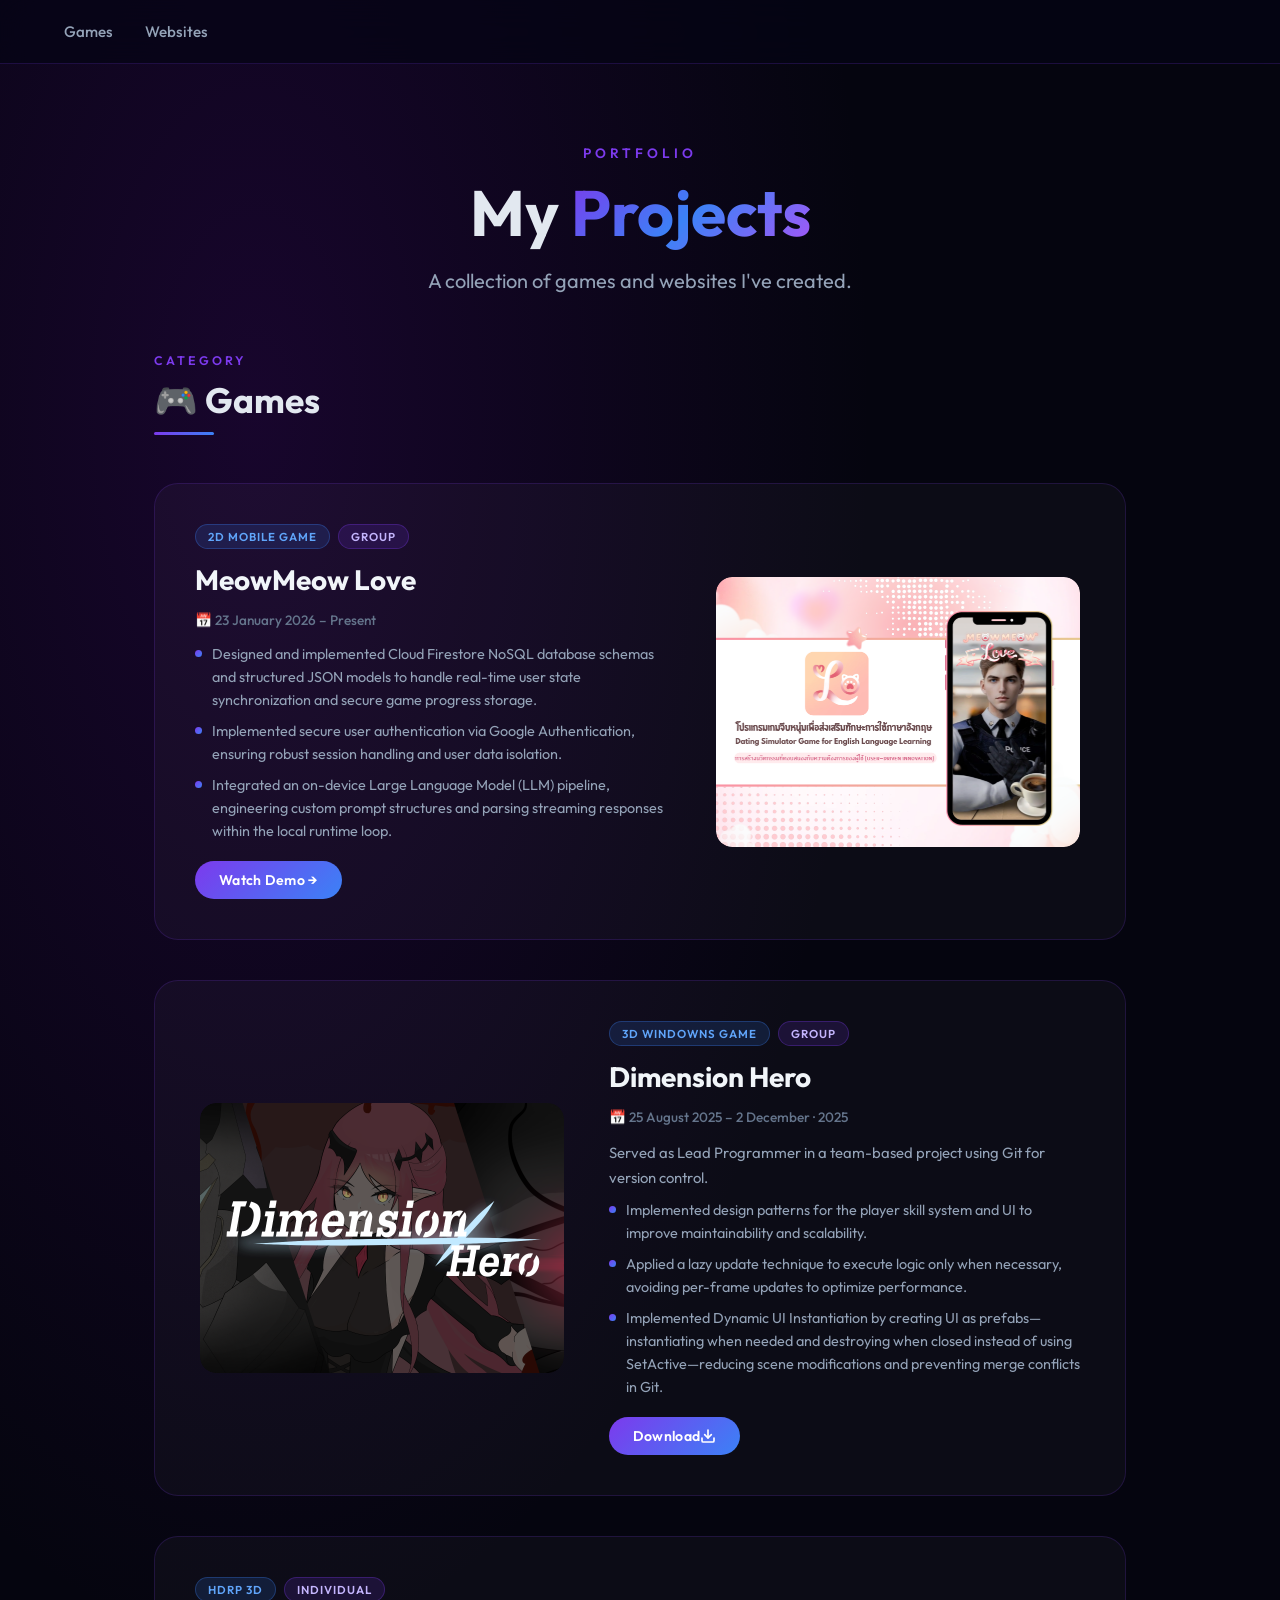
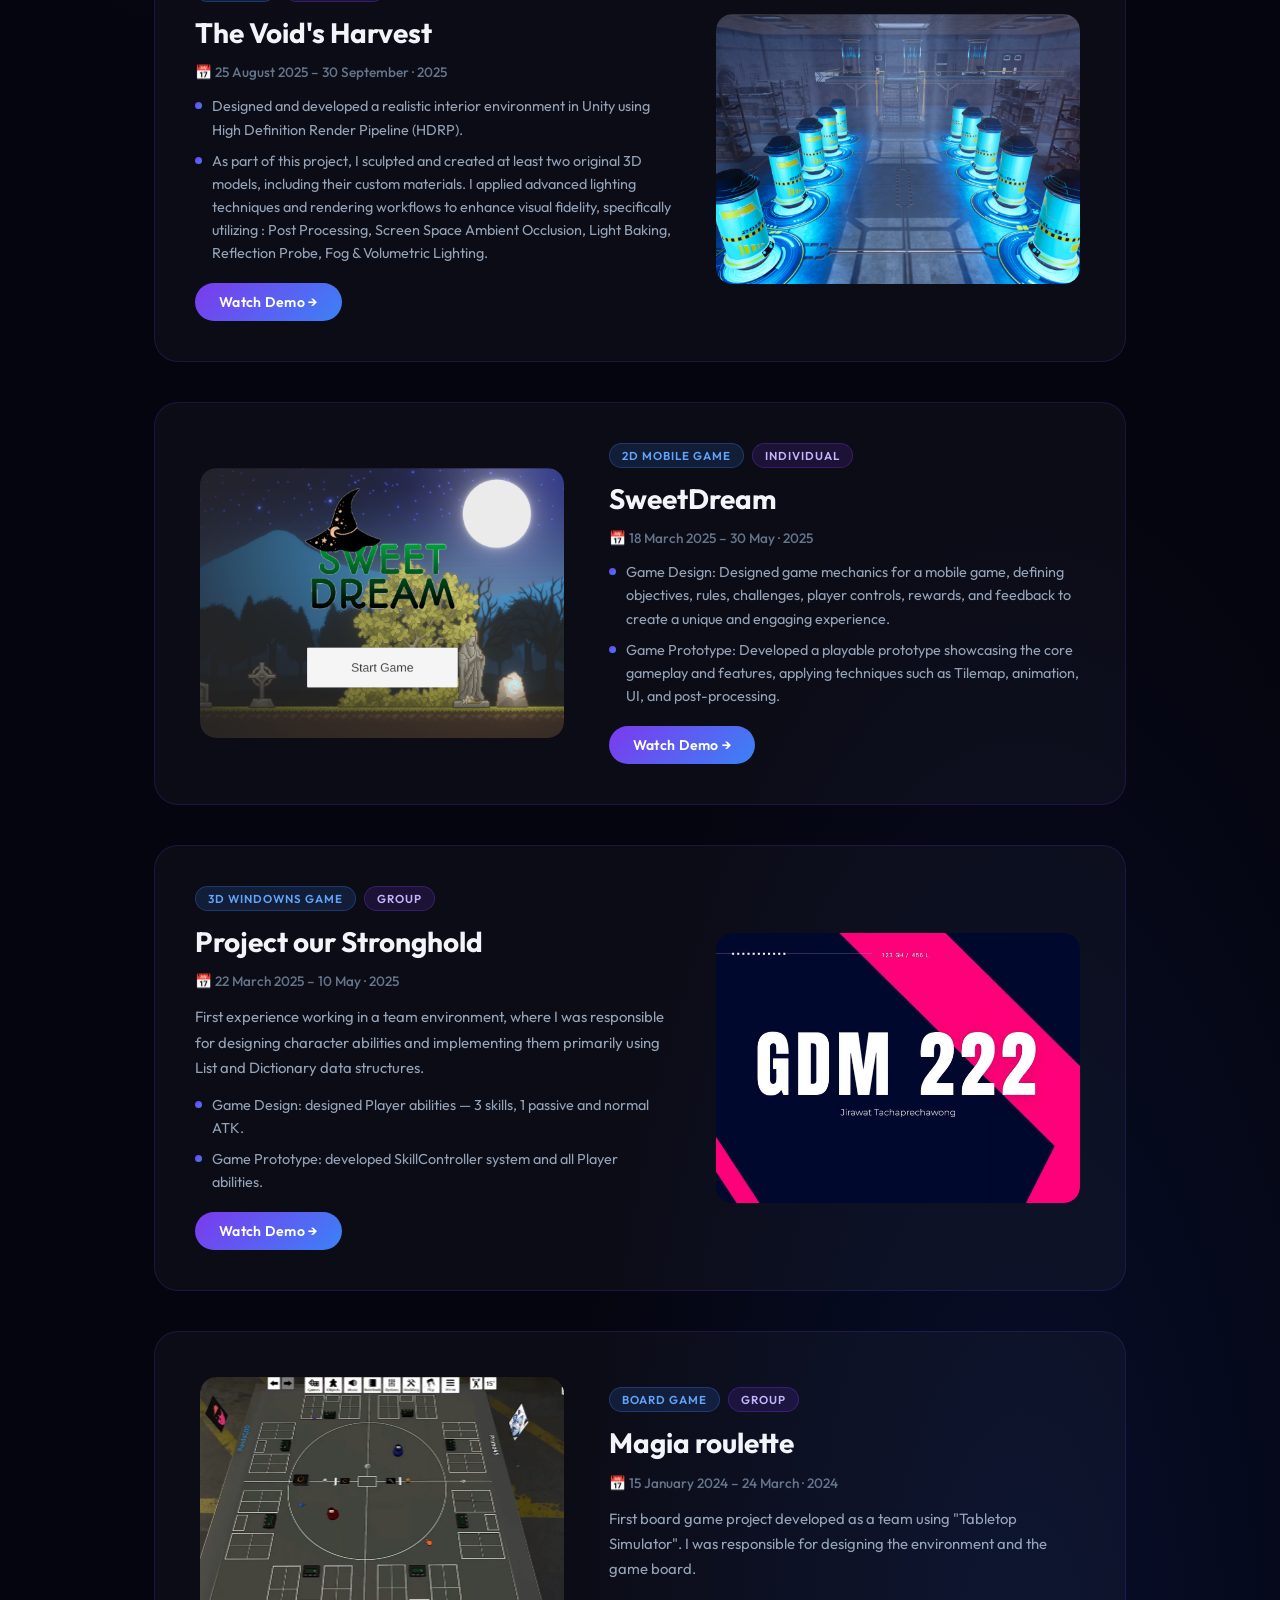
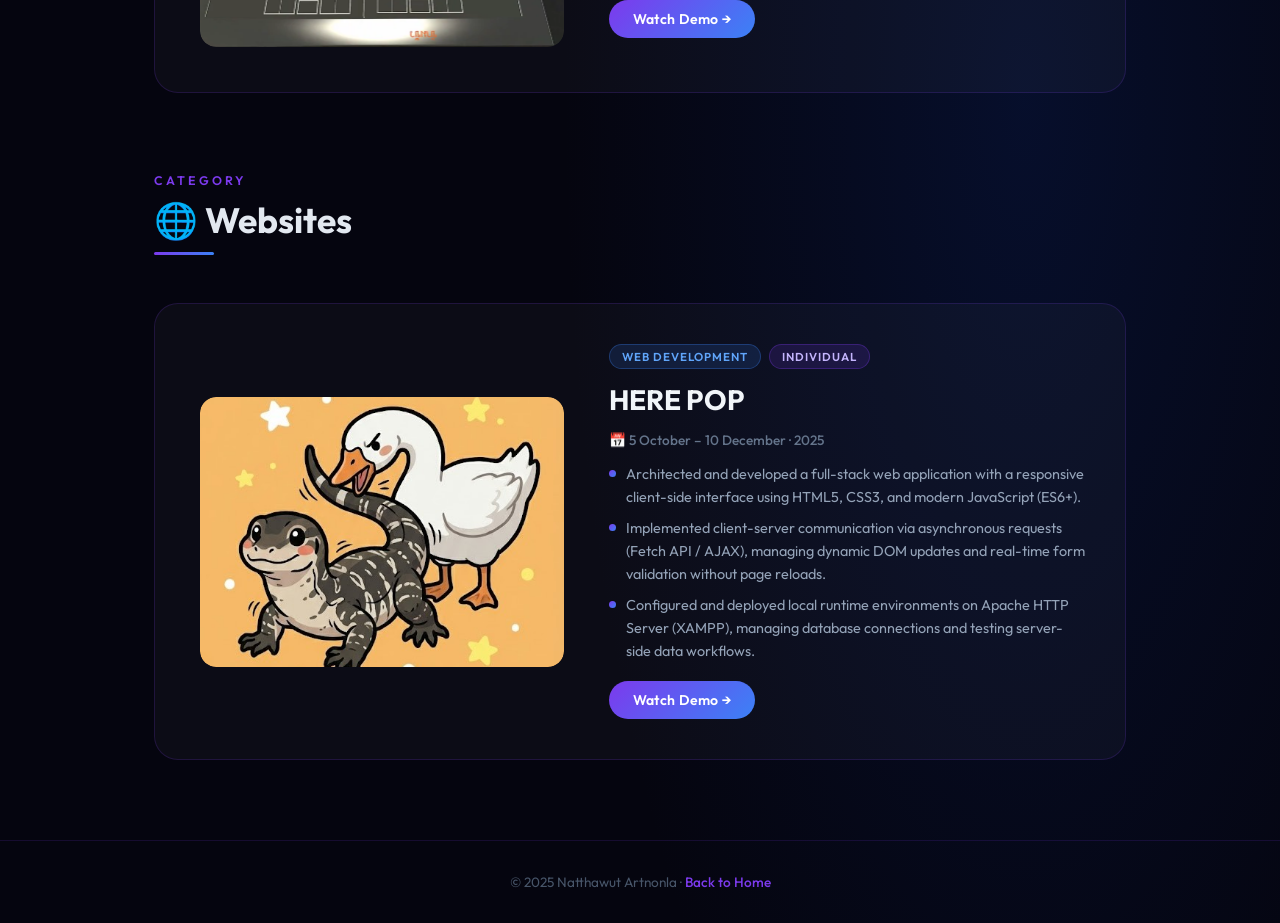
==== commit 5b5b22c9: "feat : update new project" ====
--- a/project.html
+++ b/project.html
@@ -22,16 +22,17 @@
 
     <!-- Navbar -->
     <nav class="navbar">
-        <a href="index.html" class="back-btn">
+        <!-- <a href="index.html" class="back-btn">
             <svg xmlns="http://www.w3.org/2000/svg" width="18" height="18" viewBox="0 0 24 24" fill="none"
                 stroke="currentColor" stroke-width="2.5" stroke-linecap="round" stroke-linejoin="round">
                 <polyline points="15 18 9 12 15 6"></polyline>
             </svg>
             Back
-        </a>
+        </a> -->
         <div class="nav-links">
             <a href="#games" class="nav-link">Games</a>
-            <a href="#models" class="nav-link">Models</a>
+            <a href="#websites" class="nav-link">Websites</a>
+            <!-- <a href="#models" class="nav-link">Models</a> -->
         </div>
     </nav>
 
@@ -39,7 +40,7 @@
     <header class="hero">
         <p class="hero-subtitle">Portfolio</p>
         <h1 class="hero-title">My <span class="gradient-text">Projects</span></h1>
-        <p class="hero-desc">A collection of games and 3D models I've created.</p>
+        <p class="hero-desc">A collection of games and websites I've created.</p>
     </header>
 
     <!-- ===== GAMES SECTION ===== -->
@@ -50,18 +51,43 @@
         </div>
 
         <!-- Game Card 1 -->
+        <article class="project-card reverse">
+            <div class="card-image">
+                <a href="https://drive.google.com/file/d/1RLMhVsX60sJejpXDkqnByj5qiEIsUB55/view?usp=sharing"
+                    target="_blank">
+                    <div class="img-container">
+                        <img src="CSS/Picture/Project/MeowMeowLove1.png">
+                        <div class="image-overlay">
+                            <span class="play-icon">▶ Watch Demo</span>
+                        </div>
+                    </div>
+                </a>
+            </div>
+            <div class="card-info">
+                <div class="card-meta">
+                    <span class="badge badge-blue">2D Mobile Game</span>
+                    <span class="badge badge-purple">Group</span>
+                </div>
+                <h3 class="card-title">MeowMeow Love</h3>
+                <p class="card-date">📅 23 January 2026 – Present</p>
+                <ul class="card-list">
+                    <li><span class="list-dot"></span>Designed and implemented Cloud Firestore NoSQL database schemas
+                        and structured JSON models to handle real-time user state synchronization and secure game
+                        progress storage.</li>
+                    <li><span class="list-dot"></span>Implemented secure user authentication via Google Authentication,
+                        ensuring robust session handling and user data isolation.</li>
+                    <li><span class="list-dot"></span>Integrated an on-device Large Language Model (LLM) pipeline,
+                        engineering custom prompt structures and parsing streaming responses within the local runtime
+                        loop.</li>
+                </ul>
+                <a href="https://drive.google.com/file/d/1RLMhVsX60sJejpXDkqnByj5qiEIsUB55/view?usp=sharing"
+                    target="_blank" class="card-btn">Watch Demo →</a>
+            </div>
+        </article>
+
+        <!-- Game Card 2 -->
         <article class="project-card">
             <div class="card-image">
-                <!-- <a href="https://drive.google.com/file/d/1V4D4Pu9bpTp0AyydatPi5W1kQPouvfk6/view?usp=drive_link"
-                    target="_blank">
-                    <div class="img-container">
-                        <img src="CSS/Picture/Project/HDRP/Screenshot 2025-09-28 013206.png"
-                            alt="Dimention Hero game screenshot">
-                        <div class="image-overlay">
-                            <span class="play-icon">▶ Watch Demo</span>
-                        </div>
-                    </div>
-                </a> -->
                 <a href="https://youtu.be/eJXAXuPKf5o" target="_blank">
                     <div class="img-container">
                         <img src="CSS/Picture/Project/Dimension Hero.png" alt="Dimention Hero game screenshot">
@@ -77,7 +103,7 @@
                     <span class="badge badge-purple">Group</span>
                 </div>
                 <h3 class="card-title">Dimension Hero</h3>
-                <p class="card-date">📅 25 August – 2 December · 2025</p>
+                <p class="card-date">📅 25 August 2025 – 2 December · 2025</p>
                 <ul class="card-list">
                     <p class="card-desc">
                         Served as Lead Programmer in a team-based project using Git for version control.
@@ -86,8 +112,8 @@
                         improve maintainability and scalability.</li>
                     <li><span class="list-dot"></span>Applied a lazy update technique to execute logic only when
                         necessary, avoiding per-frame updates to optimize performance.</li>
-                    <li><span class="list-dot"></span>Structured character systems using the MVC (Model–View–Controller)
-                        pattern to ensure clear separation of responsibilities.</li>
+                    <!-- <li><span class="list-dot"></span>Structured character systems using the MVC (Model–View–Controller)
+                        pattern to ensure clear separation of responsibilities.</li> -->
                     <li><span class="list-dot"></span>Implemented Dynamic UI Instantiation by creating UI as
                         prefabs—instantiating when needed and destroying when closed instead of using SetActive—reducing
                         scene modifications and preventing merge conflicts in Git.</li>
@@ -104,7 +130,7 @@
             </div>
         </article>
 
-        <!-- Game Card 2 -->
+        <!-- Game Card 3 -->
         <article class="project-card reverse">
             <div class="card-image">
                 <a href="https://drive.google.com/file/d/1V4D4Pu9bpTp0AyydatPi5W1kQPouvfk6/view?usp=drive_link"
@@ -124,7 +150,7 @@
                     <span class="badge badge-purple">Individual</span>
                 </div>
                 <h3 class="card-title">The Void's Harvest</h3>
-                <p class="card-date">📅 25 August – 30 September · 2025</p>
+                <p class="card-date">📅 25 August 2025 – 30 September · 2025</p>
                 <ul class="card-list">
                     <li><span class="list-dot"></span>Designed and developed a realistic interior environment in Unity
                         using High Definition Render Pipeline (HDRP).
@@ -141,7 +167,7 @@
             </div>
         </article>
 
-        <!-- Game Card 3 -->
+        <!-- Game Card 4 -->
         <article class="project-card">
             <div class="card-image">
                 <a href="https://youtu.be/TnqT8OMCmWI" target="_blank">
@@ -159,7 +185,7 @@
                     <span class="badge badge-purple">Individual</span>
                 </div>
                 <h3 class="card-title">SweetDream</h3>
-                <p class="card-date">📅 18 March – 30 May · 2025</p>
+                <p class="card-date">📅 18 March 2025 – 30 May · 2025</p>
                 <ul class="card-list">
                     <li><span class="list-dot"></span>Game Design: Designed game mechanics for a mobile game, defining
                         objectives, rules, challenges, player controls,
@@ -172,7 +198,7 @@
             </div>
         </article>
 
-        <!-- Game Card 4 -->
+        <!-- Game Card 5 -->
         <article class="project-card reverse">
             <div class="card-image">
                 <a href="https://youtu.be/SMgjM12VaTE?si=pZQJ7mC2Y5BUNyD-" target="_blank">
@@ -190,7 +216,7 @@
                     <span class="badge badge-purple">Group</span>
                 </div>
                 <h3 class="card-title">Project our Stronghold</h3>
-                <p class="card-date">📅 22 March – 10 May · 2025</p>
+                <p class="card-date">📅 22 March 2025 – 10 May · 2025</p>
                 <p class="card-desc">
                     First experience working in a team environment, where I was responsible for designing character
                     abilities and implementing them primarily using List and Dictionary data structures.
@@ -206,7 +232,7 @@
             </div>
         </article>
 
-        <!-- Game Card 5 -->
+        <!-- Game Card 6 -->
         <article class="project-card">
             <div class="card-image">
                 <a href="https://youtu.be/2i_4KTPqQ7w?si=im1fEBVbJIatMyiv" target="_blank">
@@ -224,7 +250,7 @@
                     <span class="badge badge-purple">Group</span>
                 </div>
                 <h3 class="card-title">Magia roulette</h3>
-                <p class="card-date">📅 15 January – 24 March · 2024</p>
+                <p class="card-date">📅 15 January 2024 – 24 March · 2024</p>
                 <p class="card-desc">
                     First board game project developed as a team using "Tabletop Simulator". I was responsible for
                     designing the environment and the game board.
@@ -235,8 +261,51 @@
         </article>
     </section>
 
+    <!-- ===== WEBSITES SECTION ===== -->
+    <section id="websites" class="section">
+        <div class="section-header">
+            <div class="section-tag">Category</div>
+            <h2 class="section-title">🌐 Websites</h2>
+        </div>
+        <!-- Website Card 1 -->
+        <article class="project-card">
+            <div class="card-image">
+                <a href="https://drive.google.com/file/d/1gDzvzP9AnAFrClnCy0_hrMuTBeXoeK65/view?usp=sharing"
+                    target="_blank">
+                    <div class="img-container">
+                        <img src="CSS/Picture/Project/HerePop1.jpg" alt="Website Project screenshot">
+                        <div class="image-overlay">
+                            <span class="play-icon">▶ Watch Demo</span>
+                        </div>
+                    </div>
+                </a>
+            </div>
+            <div class="card-info">
+                <div class="card-meta">
+                    <span class="badge badge-blue">Web Development</span>
+                    <span class="badge badge-purple">Individual</span>
+                </div>
+                <h3 class="card-title">HERE POP</h3>
+                <p class="card-date">📅 5 October – 10 December · 2025</p>
+                <ul class="card-list">
+                    <li><span class="list-dot"></span>Architected and developed a full-stack web application with a
+                        responsive client-side interface using HTML5, CSS3, and modern JavaScript (ES6+).</li>
+                    <li><span class="list-dot"></span>Implemented client-server communication via asynchronous requests
+                        (Fetch API / AJAX), managing dynamic DOM updates and real-time form validation without page
+                        reloads.
+                    </li>
+                    <li><span class="list-dot"></span>Configured and deployed local runtime environments on Apache HTTP
+                        Server (XAMPP), managing database connections and testing server-side data workflows.
+                    </li>
+                </ul>
+                <a href="https://drive.google.com/file/d/1gDzvzP9AnAFrClnCy0_hrMuTBeXoeK65/view?usp=sharing"
+                    target="_blank" class="card-btn">Watch Demo →</a>
+            </div>
+        </article>
+    </section>
+
     <!-- ===== MODELS SECTION ===== -->
-    <section id="models" class="section">
+    <!--<section id="models" class="section">
         <div class="section-header">
             <div class="section-tag">Category</div>
             <h2 class="section-title">🧊 Models</h2>
@@ -244,7 +313,7 @@
 
         <div class="models-grid">
 
-            <!-- Model Card 1 -->
+            Model Card 1
             <article class="model-card" data-title="Soldier boy" data-software="Autodesk Maya" data-polygons="~8200"
                 data-year="2025" data-desc="" data-images='["CSS/Picture/Project/Model/Pose1.jpg"]'>
                 <div class="model-image">
@@ -258,12 +327,12 @@
                 <div class="model-info">
                     <span class="badge badge-purple">3D Model</span>
                     <h3 class="model-title">Soldier boy</h3>
-                    <!-- <p class="model-desc">Lorem ipsum dolor sit amet, consectetur adipiscing elit. Sed do eiusmod tempor
-                        incididunt ut labore.</p> -->
+                    <p class="model-desc">Lorem ipsum dolor sit amet, consectetur adipiscing elit. Sed do eiusmod tempor
+                        incididunt ut labore.</p>
                 </div>
             </article>
 
-            <!-- Model Card 2 -->
+            Model Card 2
             <article class="model-card" data-title="Dream House" data-software="Autodesk Maya" data-polygons="~4000"
                 data-year="2024" data-desc=""
                 data-images='["CSS/Picture/Project/Model/house.jpg","CSS/Picture/Project/Model/house1.jpg","CSS/Picture/Project/Model/house2.jpg"]'>
@@ -278,13 +347,13 @@
                 <div class="model-info">
                     <span class="badge badge-purple">3D Model</span>
                     <h3 class="model-title">Dream House</h3>
-                    <!-- <p class="model-desc">Lorem ipsum dolor sit amet, consectetur adipiscing elit. Sed do eiusmod tempor
-                        incididunt ut labore.</p> -->
+                    <p class="model-desc">Lorem ipsum dolor sit amet, consectetur adipiscing elit. Sed do eiusmod tempor
+                        incididunt ut labore.</p>
                 </div>
             </article>
 
-            <!-- Model Card 3 -->
-            <!-- <article class="model-card" data-title="Model Title 3" data-software="Autodesk Maya" data-polygons="~20,000"
+            Model Card 3
+            article class="model-card" data-title="Model Title 3" data-software="Autodesk Maya" data-polygons="~20,000"
                 data-year="2025"
                 data-desc="Short description of this 3D model. Explain the concept, techniques used, and what makes it interesting."
                 data-images='["#","#","#"]'>
@@ -304,8 +373,8 @@
                 </div>
             </article> -->
 
-            <!-- Model Card 4 -->
-            <!-- <article class="model-card" data-title="Model Title 4" data-software="Autodesk Maya" data-polygons="~5,200"
+    <!-- Model Card 4 -->
+    <!-- <article class="model-card" data-title="Model Title 4" data-software="Autodesk Maya" data-polygons="~5,200"
                 data-year="2025"
                 data-desc="Short description of this 3D model. Explain the concept, techniques used, and what makes it interesting."
                 data-images='["#","#","#"]'>
@@ -323,10 +392,10 @@
                     <p class="model-desc">Lorem ipsum dolor sit amet, consectetur adipiscing elit. Sed do eiusmod tempor
                         incididunt ut labore.</p>
                 </div>
-            </article> -->
-
-        </div>
-    </section>
+            </article>
+
+        </div>
+    </section>-->
 
     <footer class="page-footer">
         <p>© 2025 Natthawut Artnonla · <a href="index.html">Back to Home</a></p>
--- a/CSS/project.css
+++ b/CSS/project.css
@@ -273,7 +273,7 @@
 }
 
 .hero-desc {
-    font-size: 1.05rem;
+    font-size: 1.25rem;
     color: #94a3b8;
     max-width: 480px;
     margin: 0 auto;
